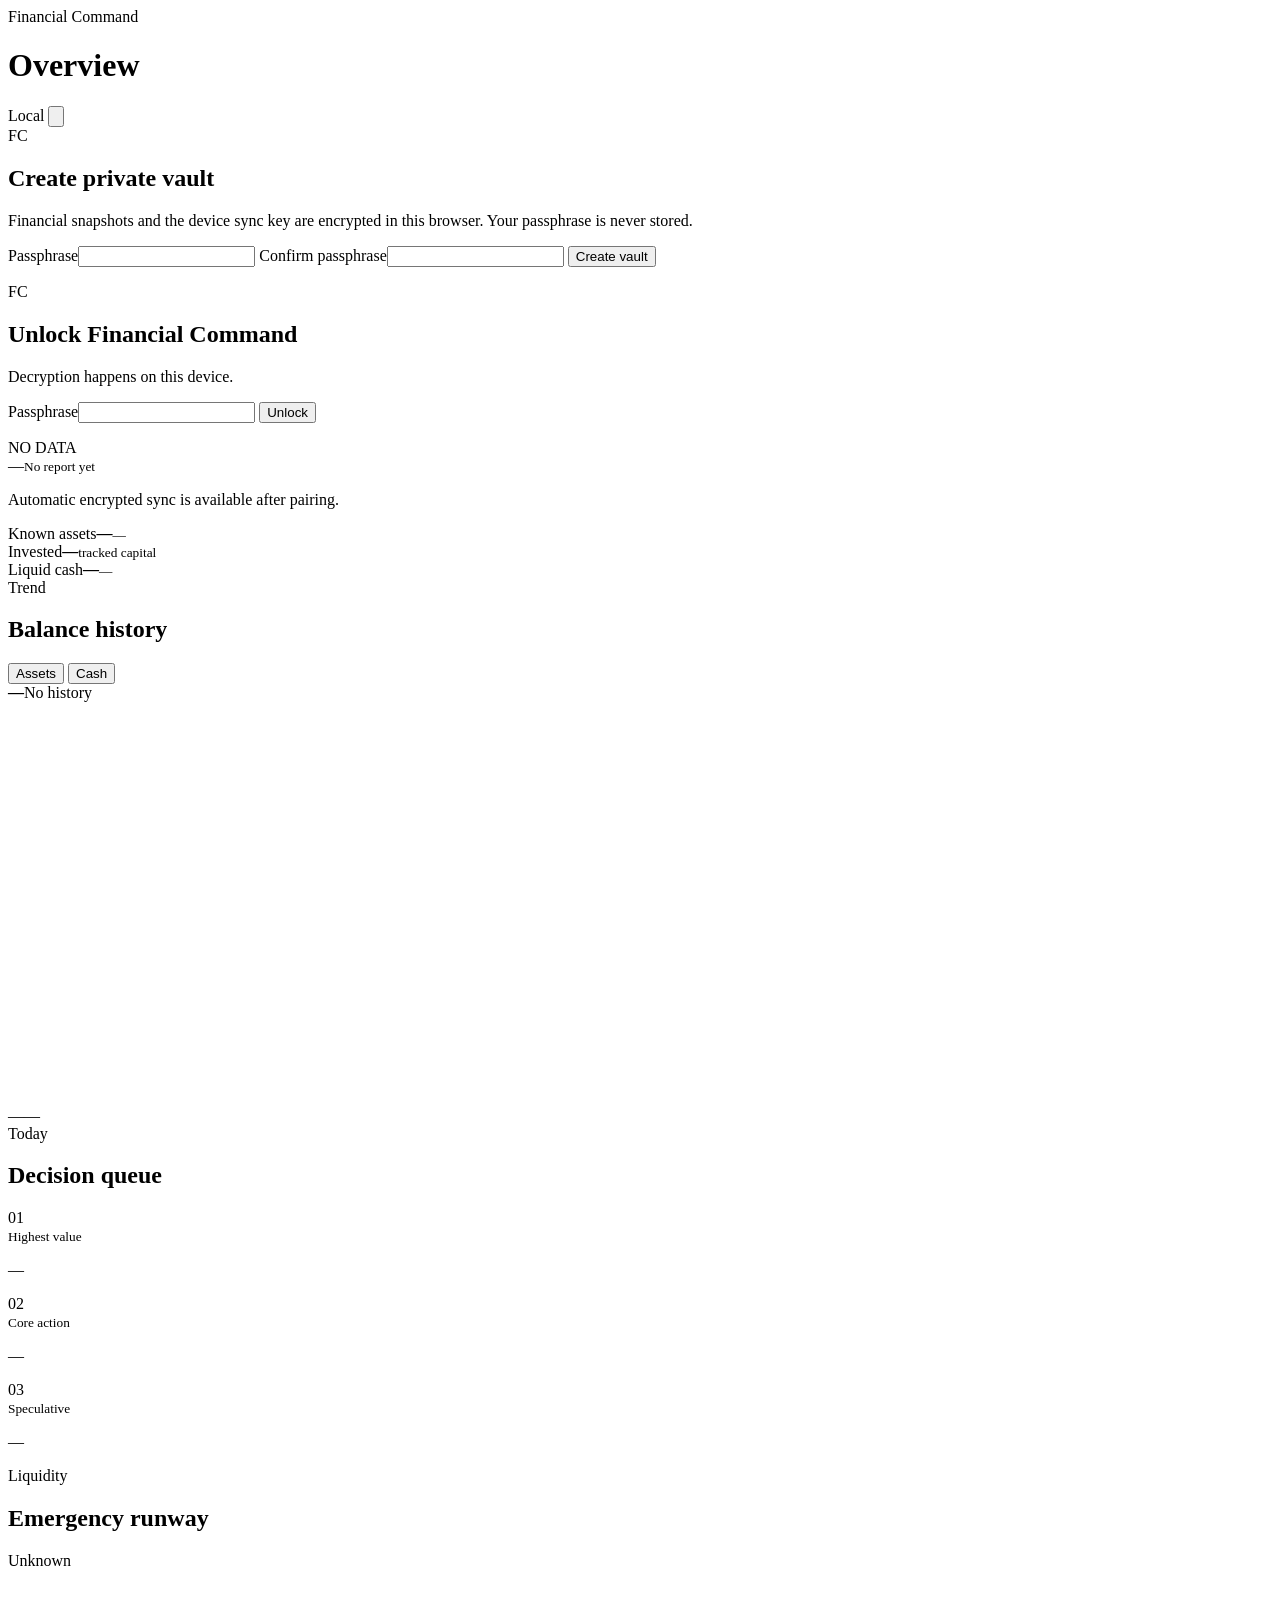
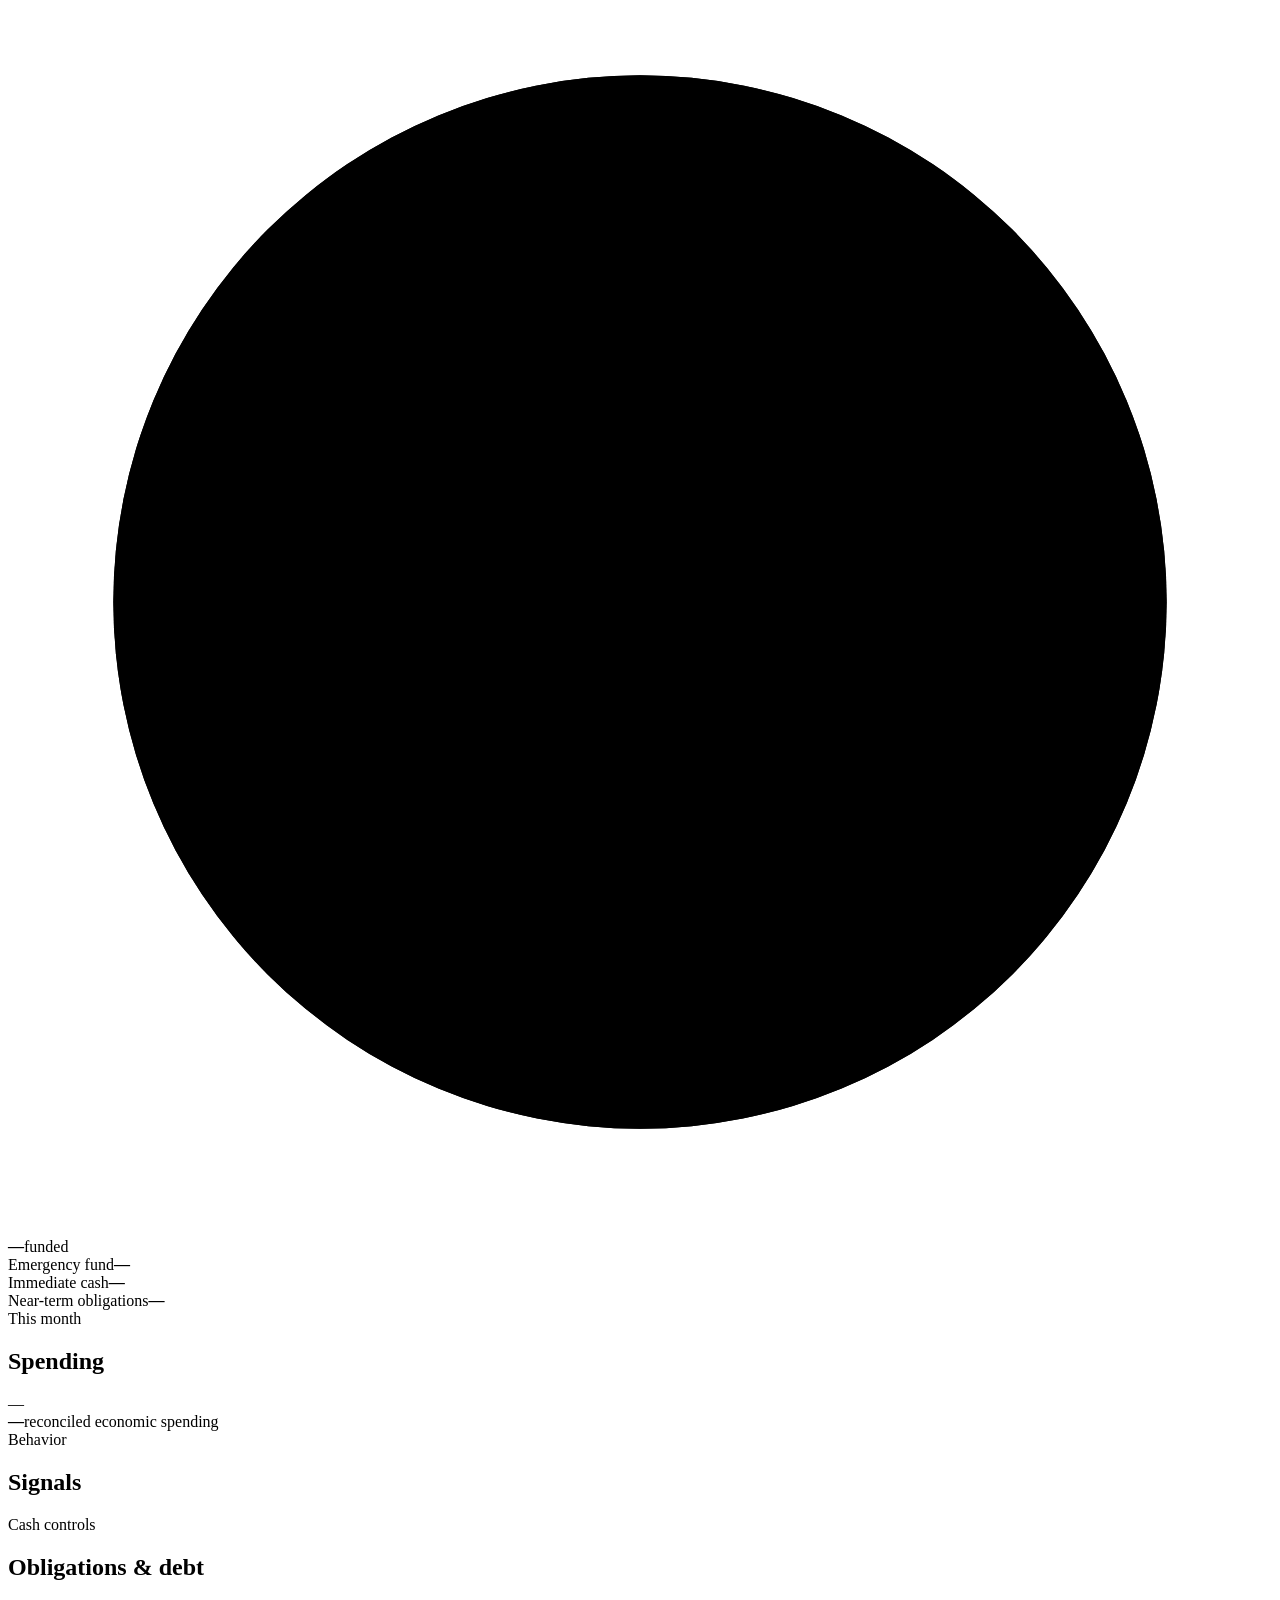
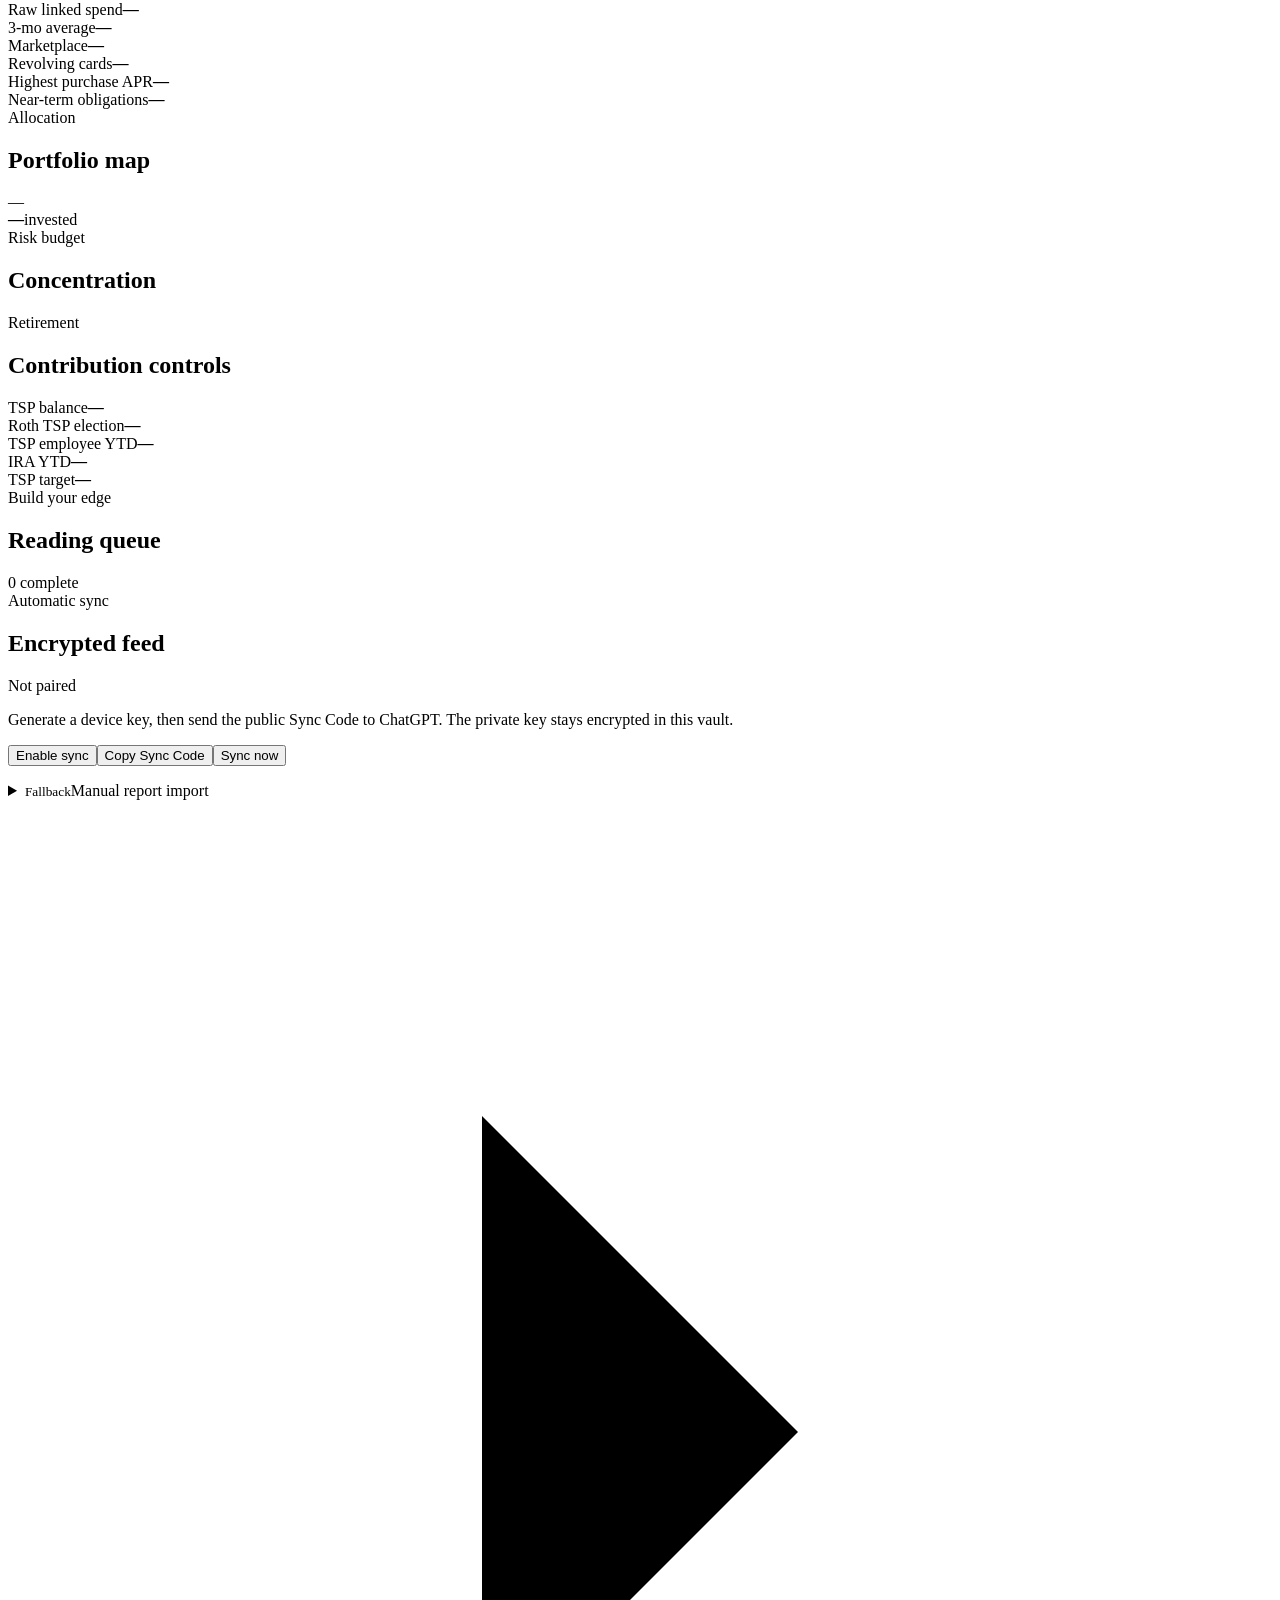
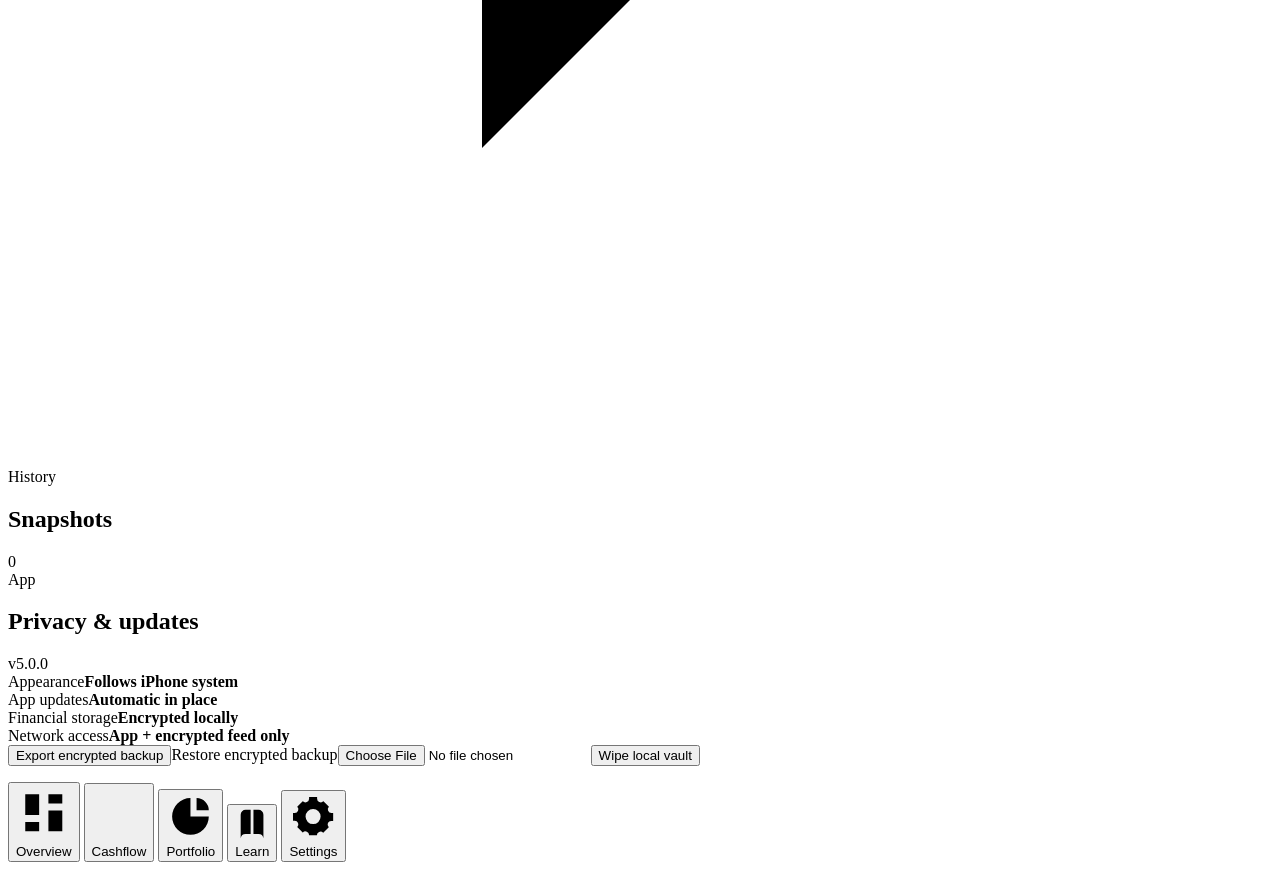
==== financial-command-app/index.html @ 5a80ceb7 "Add Financial Command v5 app shell" ====
<!doctype html>
<html lang="en">
<head>
  <meta charset="utf-8">
  <meta name="viewport" content="width=device-width,initial-scale=1,viewport-fit=cover,user-scalable=no">
  <meta name="theme-color" content="#f2f2f7" id="themeColor">
  <meta name="referrer" content="no-referrer">
  <meta name="format-detection" content="telephone=no">
  <meta name="apple-mobile-web-app-capable" content="yes">
  <meta name="apple-mobile-web-app-status-bar-style" content="default">
  <meta name="apple-mobile-web-app-title" content="FinCommand">
  <meta http-equiv="Content-Security-Policy" content="default-src 'self'; script-src 'self'; style-src 'self'; img-src 'self' data:; connect-src 'self' https://raw.githubusercontent.com; object-src 'none'; base-uri 'none'; form-action 'none'; frame-ancestors 'none'; frame-src 'none'; worker-src 'self'; manifest-src 'self'">
  <link rel="manifest" href="manifest.webmanifest">
  <link rel="icon" href="icon.svg">
  <link rel="stylesheet" href="styles.css">
  <title>Financial Command</title>
</head>
<body>
  <div id="shell">
    <header class="app-header">
      <div>
        <div class="app-kicker">Financial Command</div>
        <h1 id="pageTitle">Overview</h1>
      </div>
      <div class="header-actions">
        <span id="headerSync" class="sync-indicator" aria-label="Sync status"><span class="sync-dot"></span><span class="sync-label">Local</span></span>
        <button id="lock" class="icon-button hidden" type="button" aria-label="Lock vault" title="Lock">
          <svg viewBox="0 0 24 24" aria-hidden="true"><path d="M7 10V7a5 5 0 0 1 10 0v3m-11 0h12a1 1 0 0 1 1 1v9H5v-9a1 1 0 0 1 1-1Z"/></svg>
        </button>
      </div>
    </header>

    <main class="content">
      <section id="setup" class="auth-card hidden">
        <div class="auth-mark">FC</div>
        <h2>Create private vault</h2>
        <p>Financial snapshots and the device sync key are encrypted in this browser. Your passphrase is never stored.</p>
        <form id="setupForm" class="form-stack">
          <label>Passphrase<input id="p1" type="password" minlength="10" autocomplete="new-password" required></label>
          <label>Confirm passphrase<input id="p2" type="password" minlength="10" autocomplete="new-password" required></label>
          <button class="primary-button" type="submit">Create vault</button>
          <p id="setupMsg" class="form-message" aria-live="polite"></p>
        </form>
      </section>

      <section id="unlock" class="auth-card hidden">
        <div class="auth-mark">FC</div>
        <h2>Unlock Financial Command</h2>
        <p>Decryption happens on this device.</p>
        <form id="unlockForm" class="form-stack">
          <label>Passphrase<input id="up" type="password" autocomplete="current-password" required></label>
          <button class="primary-button" type="submit">Unlock</button>
          <p id="unlockMsg" class="form-message" aria-live="polite"></p>
        </form>
      </section>

      <div id="app" class="hidden">
        <section class="tab-view active" data-view="overview" aria-labelledby="tab-overview">
          <div class="status-card">
            <div class="status-topline">
              <div class="status-badge"><span id="statusDot" class="status-dot"></span><span id="statusText">NO DATA</span></div>
              <div class="asof"><span id="reportDate">—</span><small id="freshness">No report yet</small></div>
            </div>
            <p id="bottomLine" class="status-summary">Automatic encrypted sync is available after pairing.</p>
            <div id="qualityFlags" class="quality-row"></div>
          </div>

          <div class="metric-strip" role="list">
            <article role="listitem"><span>Known assets</span><strong id="knownAssets">—</strong><small id="assetDelta">—</small></article>
            <article role="listitem"><span>Invested</span><strong id="investedAssets">—</strong><small>tracked capital</small></article>
            <article role="listitem"><span>Liquid cash</span><strong id="liquidCash">—</strong><small id="cashCoverage">—</small></article>
          </div>

          <section class="section-block">
            <div class="section-header">
              <div><span class="section-label">Trend</span><h2>Balance history</h2></div>
              <div class="segmented" id="trendControl" role="tablist" aria-label="Trend metric">
                <button class="segment active" data-trend="assets" type="button">Assets</button>
                <button class="segment" data-trend="cash" type="button">Cash</button>
              </div>
            </div>
            <div class="chart-card">
              <div class="chart-head"><strong id="trendValue">—</strong><span id="trendChange">No history</span></div>
              <svg id="trendChart" class="line-chart" viewBox="0 0 600 190" preserveAspectRatio="none" role="img" aria-label="Financial trend chart"></svg>
              <div id="trendDates" class="chart-axis"><span>—</span><span>—</span></div>
            </div>
          </section>

          <section class="section-block">
            <div class="section-header"><div><span class="section-label">Today</span><h2>Decision queue</h2></div></div>
            <div class="decision-list">
              <article class="decision primary-decision"><span class="decision-index">01</span><div><small>Highest value</small><p id="highestAction">—</p></div></article>
              <article class="decision"><span class="decision-index">02</span><div><small>Core action</small><p id="coreAction">—</p></div></article>
              <article class="decision"><span class="decision-index">03</span><div><small>Speculative</small><p id="specAction">—</p></div></article>
            </div>
          </section>

          <section class="section-block">
            <div class="section-header"><div><span class="section-label">Liquidity</span><h2>Emergency runway</h2></div><span id="liquidityGate" class="pill">Unknown</span></div>
            <div class="runway-card">
              <div class="ring-wrap">
                <svg class="progress-ring" viewBox="0 0 120 120" aria-hidden="true"><circle class="ring-track" cx="60" cy="60" r="50"/><circle id="efRing" class="ring-value" cx="60" cy="60" r="50"/></svg>
                <div class="ring-label"><strong id="efPct">—</strong><span>funded</span></div>
              </div>
              <div class="runway-copy"><span>Emergency fund</span><strong id="efText">—</strong><div class="runway-row"><span>Immediate cash</span><b id="availableCash">—</b></div><div class="runway-row"><span>Near-term obligations</span><b id="obligations">—</b></div></div>
            </div>
          </section>
        </section>

        <section class="tab-view" data-view="cashflow" aria-labelledby="tab-cashflow">
          <section class="section-block first-block">
            <div class="section-header"><div><span class="section-label">This month</span><h2>Spending</h2></div><span id="spendVerdict" class="pill">—</span></div>
            <div class="big-number"><strong id="spendMtd">—</strong><span>reconciled economic spending</span></div>
            <div class="comparison-bars" id="spendBars"></div>
          </section>

          <section class="section-block">
            <div class="section-header"><div><span class="section-label">Behavior</span><h2>Signals</h2></div></div>
            <div id="spendObservations" class="signal-list"></div>
          </section>

          <section class="section-block">
            <div class="section-header"><div><span class="section-label">Cash controls</span><h2>Obligations & debt</h2></div></div>
            <div class="detail-grid">
              <article><span>Raw linked spend</span><strong id="spendRaw">—</strong></article>
              <article><span>3-mo average</span><strong id="spendAvg">—</strong></article>
              <article><span>Marketplace</span><strong id="marketplace">—</strong></article>
              <article><span>Revolving cards</span><strong id="revolving">—</strong></article>
              <article><span>Highest purchase APR</span><strong id="highestApr">—</strong></article>
              <article><span>Near-term obligations</span><strong id="obligations2">—</strong></article>
            </div>
          </section>
        </section>

        <section class="tab-view" data-view="portfolio" aria-labelledby="tab-portfolio">
          <section class="section-block first-block">
            <div class="section-header"><div><span class="section-label">Allocation</span><h2>Portfolio map</h2></div><span id="specBadge" class="pill">—</span></div>
            <div class="portfolio-layout">
              <div class="donut-wrap"><div id="portfolioDonut" class="donut"><div><strong id="portfolioTotal">—</strong><span>invested</span></div></div></div>
              <div id="portfolioLegend" class="legend"></div>
            </div>
          </section>

          <section class="section-block">
            <div class="section-header"><div><span class="section-label">Risk budget</span><h2>Concentration</h2></div></div>
            <div id="riskBars" class="risk-bars"></div>
          </section>

          <section class="section-block">
            <div class="section-header"><div><span class="section-label">Retirement</span><h2>Contribution controls</h2></div></div>
            <div class="retirement-card">
              <div class="retire-row"><span>TSP balance</span><strong id="tspBalance">—</strong></div>
              <div class="retire-row"><span>Roth TSP election</span><strong id="rothTspPct">—</strong></div>
              <div class="progress-row"><div><span>TSP employee YTD</span><strong id="tspProgressText">—</strong></div><div class="mini-track"><div id="tspBar" class="mini-fill"></div></div></div>
              <div class="progress-row"><div><span>IRA YTD</span><strong id="iraProgressText">—</strong></div><div class="mini-track"><div id="iraBar" class="mini-fill secondary"></div></div></div>
              <div class="target-mix"><span>TSP target</span><strong id="tspMix">—</strong></div>
            </div>
          </section>
        </section>

        <section class="tab-view" data-view="learn" aria-labelledby="tab-learn">
          <section class="section-block first-block">
            <div class="section-header"><div><span class="section-label">Build your edge</span><h2>Reading queue</h2></div><span id="readingCount" class="pill">0 complete</span></div>
            <div class="learn-progress"><div id="learnProgress" class="learn-progress-fill"></div></div>
            <div id="readingList" class="reading-list"></div>
          </section>
        </section>

        <section class="tab-view" data-view="settings" aria-labelledby="tab-settings">
          <section class="section-block first-block">
            <div class="section-header"><div><span class="section-label">Automatic sync</span><h2>Encrypted feed</h2></div><span id="syncState" class="pill">Not paired</span></div>
            <p id="syncDetail" class="settings-copy">Generate a device key, then send the public Sync Code to ChatGPT. The private key stays encrypted in this vault.</p>
            <div class="button-row"><button id="enableSync" class="primary-button" type="button">Enable sync</button><button id="copyCode" class="secondary-button hidden" type="button">Copy Sync Code</button><button id="syncNow" class="secondary-button hidden" type="button">Sync now</button></div>
            <p id="syncMsg" class="form-message" aria-live="polite"></p>
          </section>

          <section class="section-block">
            <details class="settings-details">
              <summary><span><small>Fallback</small>Manual report import</span><svg viewBox="0 0 24 24" aria-hidden="true"><path d="m9 6 6 6-6 6"/></svg></summary>
              <div class="details-body"><textarea id="json" rows="7" spellcheck="false" autocapitalize="off" autocomplete="off" placeholder='{"schema_version":"1.0", ...}'></textarea><button id="import" class="primary-button" type="button">Validate & import</button><p id="importMsg" class="form-message"></p></div>
            </details>
          </section>

          <section class="section-block">
            <div class="section-header"><div><span class="section-label">History</span><h2>Snapshots</h2></div><span id="historyCount" class="pill">0</span></div>
            <div id="historyList" class="history-list"></div>
          </section>

          <section class="section-block">
            <div class="section-header"><div><span class="section-label">App</span><h2>Privacy & updates</h2></div><span class="pill">v5.0.0</span></div>
            <div class="settings-list">
              <div><span>Appearance</span><strong>Follows iPhone system</strong></div>
              <div><span>App updates</span><strong>Automatic in place</strong></div>
              <div><span>Financial storage</span><strong>Encrypted locally</strong></div>
              <div><span>Network access</span><strong>App + encrypted feed only</strong></div>
            </div>
            <div class="button-row"><button id="export" class="secondary-button" type="button">Export encrypted backup</button><label class="file-button">Restore encrypted backup<input id="restoreBackup" type="file" accept="application/json,.json"></label><button id="wipe" class="destructive-button" type="button">Wipe local vault</button></div>
            <p id="privacyMsg" class="form-message"></p>
          </section>
        </section>
      </div>
    </main>

    <nav id="tabBar" class="tab-bar hidden" aria-label="Primary navigation">
      <button id="tab-overview" class="tab-button active" data-tab="overview" type="button" aria-current="page"><svg viewBox="0 0 24 24" aria-hidden="true"><path d="M4 13h6V4H4v9Zm0 7h6v-4H4v4Zm10 0h6v-9h-6v9Zm0-16v4h6V4h-6Z"/></svg><span>Overview</span></button>
      <button id="tab-cashflow" class="tab-button" data-tab="cashflow" type="button"><svg viewBox="0 0 24 24" aria-hidden="true"><path d="M4 18V9m5 9V5m5 13v-6m5 6V3"/></svg><span>Cashflow</span></button>
      <button id="tab-portfolio" class="tab-button" data-tab="portfolio" type="button"><svg viewBox="0 0 24 24" aria-hidden="true"><path d="M12 3v9h9A9 9 0 1 1 12 3Zm3 0a6 6 0 0 1 6 6h-6V3Z"/></svg><span>Portfolio</span></button>
      <button id="tab-learn" class="tab-button" data-tab="learn" type="button"><svg viewBox="0 0 24 24" aria-hidden="true"><path d="M4 5.5A3.5 3.5 0 0 1 7.5 2H11v17H7.5A3.5 3.5 0 0 0 4 22V5.5Zm16 0A3.5 3.5 0 0 0 16.5 2H13v17h3.5A3.5 3.5 0 0 1 20 22V5.5Z"/></svg><span>Learn</span></button>
      <button id="tab-settings" class="tab-button" data-tab="settings" type="button"><svg viewBox="0 0 24 24" aria-hidden="true"><path d="M12 15.5A3.5 3.5 0 1 0 12 8a3.5 3.5 0 0 0 0 7.5ZM19.4 15a1.8 1.8 0 0 0 .36 2l.06.06-2.76 2.76-.06-.06a1.8 1.8 0 0 0-2-.36 1.8 1.8 0 0 0-1.1 1.65V21H10v-.09A1.8 1.8 0 0 0 8.9 19.3a1.8 1.8 0 0 0-2 .36l-.06.06-2.76-2.76.06-.06a1.8 1.8 0 0 0 .36-2 1.8 1.8 0 0 0-1.65-1.1H2V10h.85A1.8 1.8 0 0 0 4.5 8.9a1.8 1.8 0 0 0-.36-2l-.06-.06 2.76-2.76.06.06a1.8 1.8 0 0 0 2 .36A1.8 1.8 0 0 0 10 2.85V2h4v.85a1.8 1.8 0 0 0 1.1 1.65 1.8 1.8 0 0 0 2-.36l.06-.06 2.76 2.76-.06.06a1.8 1.8 0 0 0-.36 2A1.8 1.8 0 0 0 21.15 10H22v4h-.85A1.8 1.8 0 0 0 19.4 15Z"/></svg><span>Settings</span></button>
    </nav>
  </div>
  <script src="app.js" defer></script>
</body>
</html>
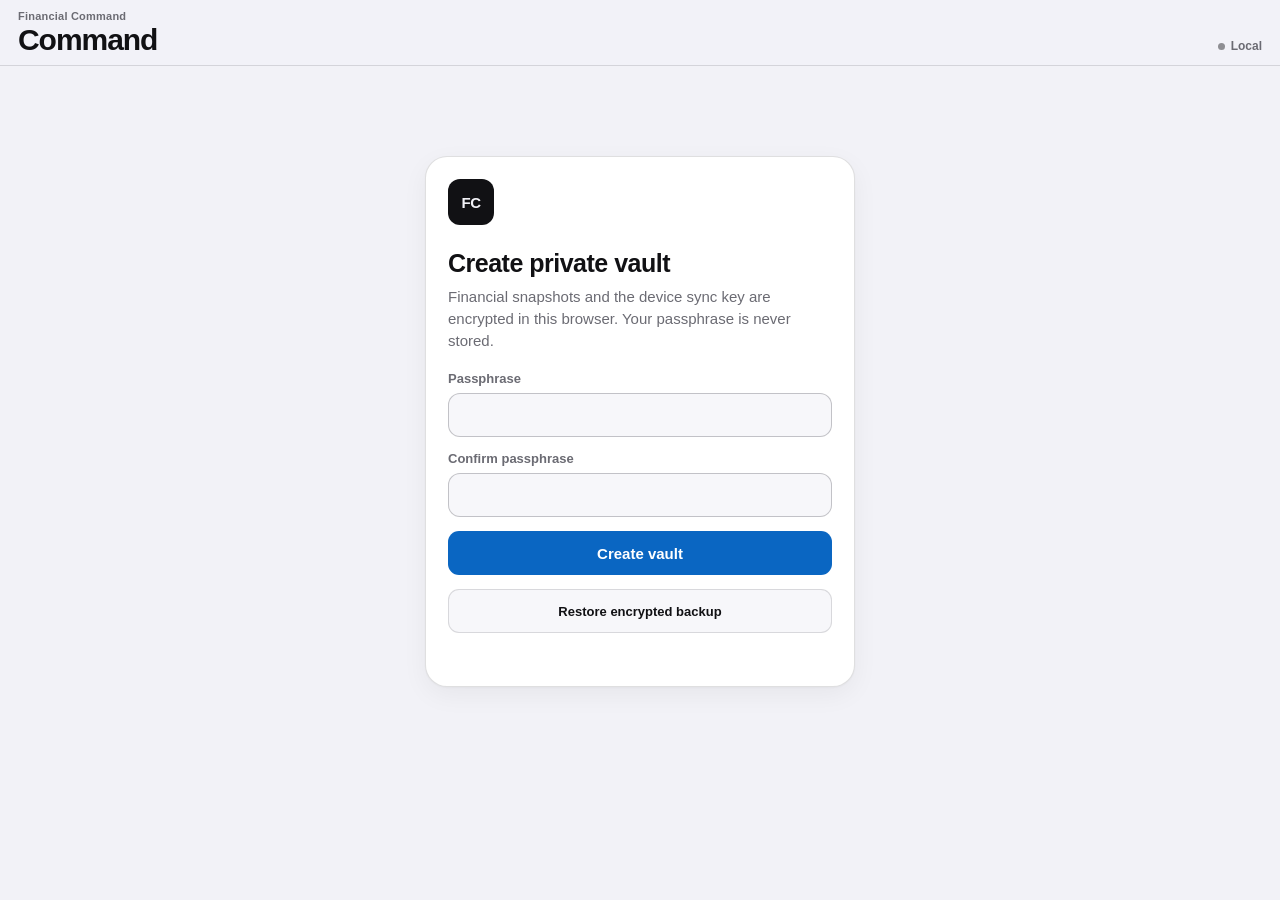
==== commit a664826a: "Fix legacy Portfolio risk-budget display" ====
--- a/financial-command-app/index.html
+++ b/financial-command-app/index.html
@@ -9,7 +9,7 @@
   <meta name="apple-mobile-web-app-capable" content="yes">
   <meta name="apple-mobile-web-app-status-bar-style" content="default">
   <meta name="apple-mobile-web-app-title" content="FinCommand">
-  <meta http-equiv="Content-Security-Policy" content="default-src 'self'; script-src 'self'; style-src 'self'; img-src 'self' data:; connect-src 'self' https://raw.githubusercontent.com; object-src 'none'; base-uri 'none'; form-action 'none'; frame-ancestors 'none'; frame-src 'none'; worker-src 'self'; manifest-src 'self'">
+  <meta http-equiv="Content-Security-Policy" content="default-src 'self'; script-src 'self'; style-src 'self'; img-src 'self' data:; connect-src 'self'; object-src 'none'; base-uri 'none'; form-action 'none'; frame-ancestors 'none'; frame-src 'none'; worker-src 'self'; manifest-src 'self'">
   <link rel="manifest" href="manifest.webmanifest">
   <link rel="icon" href="icon.svg">
   <link rel="stylesheet" href="styles.css">
@@ -20,7 +20,7 @@
     <header class="app-header">
       <div>
         <div class="app-kicker">Financial Command</div>
-        <h1 id="pageTitle">Overview</h1>
+        <h1 id="pageTitle">Command</h1>
       </div>
       <div class="header-actions">
         <span id="headerSync" class="sync-indicator" aria-label="Sync status"><span class="sync-dot"></span><span class="sync-label">Local</span></span>
@@ -39,6 +39,7 @@
           <label>Passphrase<input id="p1" type="password" minlength="10" autocomplete="new-password" required></label>
           <label>Confirm passphrase<input id="p2" type="password" minlength="10" autocomplete="new-password" required></label>
           <button class="primary-button" type="submit">Create vault</button>
+          <label class="file-button">Restore encrypted backup<input id="restoreBackupSetup" type="file" accept="application/json,.json"></label>
           <p id="setupMsg" class="form-message" aria-live="polite"></p>
         </form>
       </section>
@@ -56,7 +57,7 @@
 
       <div id="app" class="hidden">
         <section class="tab-view active" data-view="overview" aria-labelledby="tab-overview">
-          <div class="status-card">
+          <div class="status-card" role="status" aria-live="polite">
             <div class="status-topline">
               <div class="status-badge"><span id="statusDot" class="status-dot"></span><span id="statusText">NO DATA</span></div>
               <div class="asof"><span id="reportDate">—</span><small id="freshness">No report yet</small></div>
@@ -81,7 +82,7 @@
             </div>
             <div class="chart-card">
               <div class="chart-head"><strong id="trendValue">—</strong><span id="trendChange">No history</span></div>
-              <svg id="trendChart" class="line-chart" viewBox="0 0 600 190" preserveAspectRatio="none" role="img" aria-label="Financial trend chart"></svg>
+              <svg id="trendChart" class="line-chart" viewBox="0 0 600 190" preserveAspectRatio="none" role="img" aria-label="Financial trend chart. Current value and change are provided in text above."></svg>
               <div id="trendDates" class="chart-axis"><span>—</span><span>—</span></div>
             </div>
           </section>
@@ -108,6 +109,18 @@
         </section>
 
         <section class="tab-view" data-view="cashflow" aria-labelledby="tab-cashflow">
+          <section class="section-block first-block">
+            <div class="section-header"><div><span class="section-label">Protect first</span><h2>Cash required now</h2></div></div>
+            <div class="protect-grid" role="list"><article role="listitem"><span>Spendable now</span><strong id="protectCash">—</strong></article><article role="listitem"><span>Near-term required</span><strong id="protectDue">—</strong></article><article class="priority-gap" role="listitem"><span>Funding gap</span><strong id="protectGap">—</strong></article></div>
+          </section>
+
+          <section class="section-block">
+            <div class="section-header"><div><span class="section-label">Fund next</span><h2>Goal pipeline</h2></div><span id="monthlyGoalLoad" class="pill">Needs goal pacing</span></div>
+            <div id="goalConflict" class="signal WATCH">Goal capacity needs reliable income and target dates.</div>
+            <div id="goalList" class="goal-list"></div>
+            <details class="settings-details goal-editor"><summary><span><small>Private planning</small>Add a future goal</span><svg viewBox="0 0 24 24" aria-hidden="true"><path d="m9 6 6 6-6 6"/></svg></summary><form id="goalForm" class="details-body goal-form"><label>Goal name<input id="goalName" maxlength="60" required></label><div class="form-grid"><label>Target amount<input id="goalTarget" type="number" min="1" step="1" inputmode="decimal" required></label><label>Already saved<input id="goalCurrent" type="number" min="0" step="1" inputmode="decimal"></label></div><div class="form-grid"><label>Monthly plan<input id="goalMonthly" type="number" min="0" step="1" inputmode="decimal"></label><label>Target date<input id="goalDate" type="date"></label></div><label>Horizon<select id="goalHorizon"><option>Now</option><option>Next</option><option>Later</option><option>Long term</option></select></label><button class="primary-button" type="submit">Save goal locally</button><p id="goalMsg" class="form-message" aria-live="polite"></p></form></details>
+          </section>
+
           <section class="section-block first-block">
             <div class="section-header"><div><span class="section-label">This month</span><h2>Spending</h2></div><span id="spendVerdict" class="pill">—</span></div>
             <div class="big-number"><strong id="spendMtd">—</strong><span>reconciled economic spending</span></div>
@@ -135,6 +148,8 @@
         <section class="tab-view" data-view="portfolio" aria-labelledby="tab-portfolio">
           <section class="section-block first-block">
             <div class="section-header"><div><span class="section-label">Allocation</span><h2>Portfolio map</h2></div><span id="specBadge" class="pill">—</span></div>
+            <div class="portfolio-mode" aria-label="Portfolio data views"><span class="pill good">Integrated planning · active</span><span class="pill">Verified linked · unavailable in feed</span></div>
+            <p id="portfolioSource" class="provenance">Integrated planning allocation · source pending</p>
             <div class="portfolio-layout">
               <div class="donut-wrap"><div id="portfolioDonut" class="donut"><div><strong id="portfolioTotal">—</strong><span>invested</span></div></div></div>
               <div id="portfolioLegend" class="legend"></div>
@@ -187,10 +202,11 @@
           </section>
 
           <section class="section-block">
-            <div class="section-header"><div><span class="section-label">App</span><h2>Privacy & updates</h2></div><span class="pill">v5.0.0</span></div>
+            <div class="section-header"><div><span class="section-label">App</span><h2>Privacy & updates</h2></div><span id="appVersion" class="pill">Loading…</span></div>
             <div class="settings-list">
               <div><span>Appearance</span><strong>Follows iPhone system</strong></div>
               <div><span>App updates</span><strong>Automatic in place</strong></div>
+              <div><span>Build</span><strong id="appBuild">—</strong></div>
               <div><span>Financial storage</span><strong>Encrypted locally</strong></div>
               <div><span>Network access</span><strong>App + encrypted feed only</strong></div>
             </div>
@@ -202,11 +218,11 @@
     </main>
 
     <nav id="tabBar" class="tab-bar hidden" aria-label="Primary navigation">
-      <button id="tab-overview" class="tab-button active" data-tab="overview" type="button" aria-current="page"><svg viewBox="0 0 24 24" aria-hidden="true"><path d="M4 13h6V4H4v9Zm0 7h6v-4H4v4Zm10 0h6v-9h-6v9Zm0-16v4h6V4h-6Z"/></svg><span>Overview</span></button>
-      <button id="tab-cashflow" class="tab-button" data-tab="cashflow" type="button"><svg viewBox="0 0 24 24" aria-hidden="true"><path d="M4 18V9m5 9V5m5 13v-6m5 6V3"/></svg><span>Cashflow</span></button>
-      <button id="tab-portfolio" class="tab-button" data-tab="portfolio" type="button"><svg viewBox="0 0 24 24" aria-hidden="true"><path d="M12 3v9h9A9 9 0 1 1 12 3Zm3 0a6 6 0 0 1 6 6h-6V3Z"/></svg><span>Portfolio</span></button>
+      <button id="tab-overview" class="tab-button active" data-tab="overview" type="button" aria-current="page"><svg viewBox="0 0 24 24" aria-hidden="true"><path d="M4 13h6V4H4v9Zm0 7h6v-4H4v4Zm10 0h6v-9h-6v9Zm0-16v4h6V4h-6Z"/></svg><span>Command</span></button>
+      <button id="tab-cashflow" class="tab-button" data-tab="cashflow" type="button"><svg viewBox="0 0 24 24" aria-hidden="true"><path d="M4 18V9m5 9V5m5 13v-6m5 6V3"/></svg><span>Plan</span></button>
+      <button id="tab-portfolio" class="tab-button" data-tab="portfolio" type="button"><svg viewBox="0 0 24 24" aria-hidden="true"><path d="M12 3v9h9A9 9 0 1 1 12 3Zm3 0a6 6 0 0 1 6 6h-6V3Z"/></svg><span>Invest</span></button>
       <button id="tab-learn" class="tab-button" data-tab="learn" type="button"><svg viewBox="0 0 24 24" aria-hidden="true"><path d="M4 5.5A3.5 3.5 0 0 1 7.5 2H11v17H7.5A3.5 3.5 0 0 0 4 22V5.5Zm16 0A3.5 3.5 0 0 0 16.5 2H13v17h3.5A3.5 3.5 0 0 1 20 22V5.5Z"/></svg><span>Learn</span></button>
-      <button id="tab-settings" class="tab-button" data-tab="settings" type="button"><svg viewBox="0 0 24 24" aria-hidden="true"><path d="M12 15.5A3.5 3.5 0 1 0 12 8a3.5 3.5 0 0 0 0 7.5ZM19.4 15a1.8 1.8 0 0 0 .36 2l.06.06-2.76 2.76-.06-.06a1.8 1.8 0 0 0-2-.36 1.8 1.8 0 0 0-1.1 1.65V21H10v-.09A1.8 1.8 0 0 0 8.9 19.3a1.8 1.8 0 0 0-2 .36l-.06.06-2.76-2.76.06-.06a1.8 1.8 0 0 0 .36-2 1.8 1.8 0 0 0-1.65-1.1H2V10h.85A1.8 1.8 0 0 0 4.5 8.9a1.8 1.8 0 0 0-.36-2l-.06-.06 2.76-2.76.06.06a1.8 1.8 0 0 0 2 .36A1.8 1.8 0 0 0 10 2.85V2h4v.85a1.8 1.8 0 0 0 1.1 1.65 1.8 1.8 0 0 0 2-.36l.06-.06 2.76 2.76-.06.06a1.8 1.8 0 0 0-.36 2A1.8 1.8 0 0 0 21.15 10H22v4h-.85A1.8 1.8 0 0 0 19.4 15Z"/></svg><span>Settings</span></button>
+      <button id="tab-settings" class="tab-button" data-tab="settings" type="button"><svg viewBox="0 0 24 24" aria-hidden="true"><path d="M12 15.5A3.5 3.5 0 1 0 12 8a3.5 3.5 0 0 0 0 7.5ZM19.4 15a1.8 1.8 0 0 0 .36 2l.06.06-2.76 2.76-.06-.06a1.8 1.8 0 0 0-2-.36 1.8 1.8 0 0 0-1.1 1.65V21H10v-.09A1.8 1.8 0 0 0 8.9 19.3a1.8 1.8 0 0 0-2 .36l-.06.06-2.76-2.76.06-.06a1.8 1.8 0 0 0 .36-2 1.8 1.8 0 0 0-1.65-1.1H2V10h.85A1.8 1.8 0 0 0 4.5 8.9a1.8 1.8 0 0 0-.36-2l-.06-.06 2.76-2.76.06.06a1.8 1.8 0 0 0 2 .36A1.8 1.8 0 0 0 10 2.85V2h4v.85a1.8 1.8 0 0 0 1.1 1.65 1.8 1.8 0 0 0 2-.36l.06-.06 2.76 2.76-.06.06a1.8 1.8 0 0 0-.36 2A1.8 1.8 0 0 0 21.15 10H22v4h-.85A1.8 1.8 0 0 0 19.4 15Z"/></svg><span>More</span></button>
     </nav>
   </div>
   <script src="app.js" defer></script>
--- a/financial-command-app/styles.css
+++ b/financial-command-app/styles.css
@@ -0,0 +1,173 @@
+:root {
+  color-scheme: light dark;
+  --bg: #f2f2f7;
+  --surface: #ffffff;
+  --surface-2: #f7f7fa;
+  --surface-3: #ececf1;
+  --text: #111114;
+  --muted: #6b6b73;
+  --subtle: #8e8e93;
+  --line: rgba(60,60,67,.16);
+  --line-strong: rgba(60,60,67,.28);
+  --accent: #0a66c2;
+  --accent-soft: rgba(10,102,194,.10);
+  --green: #168343;
+  --amber: #ad6800;
+  --red: #c62828;
+  --purple: #6f52a2;
+  --cyan: #0e7490;
+  --shadow: 0 1px 2px rgba(0,0,0,.03), 0 8px 26px rgba(0,0,0,.05);
+  --safe-top: env(safe-area-inset-top, 0px);
+  --safe-bottom: env(safe-area-inset-bottom, 0px);
+}
+@media (prefers-color-scheme: dark) {
+  :root {
+    --bg: #000000;
+    --surface: #1c1c1e;
+    --surface-2: #242426;
+    --surface-3: #2c2c2e;
+    --text: #f5f5f7;
+    --muted: #a1a1a8;
+    --subtle: #8e8e93;
+    --line: rgba(235,235,245,.14);
+    --line-strong: rgba(235,235,245,.24);
+    --accent: #4aa3ff;
+    --accent-soft: rgba(74,163,255,.12);
+    --green: #4cc875;
+    --amber: #ffb84d;
+    --red: #ff6961;
+    --purple: #b29ad8;
+    --cyan: #67c7df;
+    --shadow: none;
+  }
+}
+* { box-sizing: border-box; }
+html { -webkit-text-size-adjust: 100%; background: var(--bg); }
+body { margin: 0; background: var(--bg); color: var(--text); font-family: -apple-system,BlinkMacSystemFont,"SF Pro Text","Segoe UI",sans-serif; font-size: 15px; -webkit-font-smoothing: antialiased; }
+button,input,textarea,select { font: inherit; }
+button { -webkit-tap-highlight-color: transparent; }
+.hidden { display: none !important; }
+#shell { min-height: 100dvh; }
+.app-header { position: sticky; top: 0; z-index: 30; display: flex; align-items: flex-end; justify-content: space-between; gap: 14px; padding: calc(10px + var(--safe-top)) 18px 10px; background: color-mix(in srgb, var(--bg) 88%, transparent); backdrop-filter: saturate(180%) blur(22px); -webkit-backdrop-filter: saturate(180%) blur(22px); border-bottom: 1px solid var(--line); }
+.app-kicker { color: var(--muted); font-size: 11px; font-weight: 600; letter-spacing: .02em; }
+h1 { margin: 2px 0 0; font-size: 30px; line-height: 1.04; letter-spacing: -.035em; font-weight: 760; }
+h2 { margin: 1px 0 0; font-size: 20px; letter-spacing: -.02em; }
+.header-actions { display: flex; align-items: center; gap: 10px; padding-bottom: 2px; }
+.sync-indicator { display: inline-flex; align-items: center; gap: 6px; color: var(--muted); font-size: 12px; font-weight: 600; }
+.sync-dot { width: 7px; height: 7px; border-radius: 50%; background: var(--subtle); }
+.sync-indicator.good .sync-dot { background: var(--green); }
+.sync-indicator.warn .sync-dot { background: var(--amber); }
+.sync-indicator.bad .sync-dot { background: var(--red); }
+.icon-button { width: 38px; height: 38px; padding: 0; display: grid; place-items: center; background: var(--surface); border: 1px solid var(--line); border-radius: 50%; color: var(--text); box-shadow: var(--shadow); }
+.icon-button svg { width: 18px; height: 18px; fill: none; stroke: currentColor; stroke-width: 1.8; stroke-linecap: round; stroke-linejoin: round; }
+.content { max-width: 820px; margin: 0 auto; padding: 12px 14px calc(92px + var(--safe-bottom)); }
+.auth-card { max-width: 430px; margin: 8vh auto 0; background: var(--surface); border: 1px solid var(--line); border-radius: 22px; padding: 22px; box-shadow: var(--shadow); }
+.auth-mark { width: 46px; height: 46px; display: grid; place-items: center; border-radius: 12px; background: var(--text); color: var(--bg); font-weight: 800; letter-spacing: -.03em; margin-bottom: 24px; }
+.auth-card h2 { font-size: 25px; }
+.auth-card > p { margin: 8px 0 20px; color: var(--muted); line-height: 1.45; }
+.form-stack { display: grid; gap: 14px; }
+label { display: grid; gap: 7px; font-size: 13px; color: var(--muted); font-weight: 600; }
+input,textarea,select { width: 100%; border: 1px solid var(--line-strong); border-radius: 12px; background: var(--surface-2); color: var(--text); padding: 12px 13px; font-size: 16px; outline: none; }
+input:focus,textarea:focus { border-color: var(--accent); box-shadow: 0 0 0 3px var(--accent-soft); }
+button:focus-visible,a:focus-visible,summary:focus-visible,input:focus-visible,textarea:focus-visible,select:focus-visible { outline: 3px solid var(--accent); outline-offset: 2px; }
+textarea { resize: vertical; min-height: 145px; font-family: ui-monospace,SFMono-Regular,Menlo,monospace; font-size: 13px; }
+.primary-button,.secondary-button,.destructive-button,.file-button { min-height: 44px; border-radius: 11px; padding: 10px 14px; font-weight: 700; border: 1px solid transparent; cursor: pointer; }
+.primary-button { background: var(--accent); color: white; }
+.secondary-button { background: var(--surface-2); color: var(--text); border-color: var(--line); }
+.destructive-button { background: transparent; color: var(--red); border-color: color-mix(in srgb,var(--red) 36%,transparent); }
+.file-button { min-height:44px; display:inline-flex; align-items:center; justify-content:center; border-radius:11px; padding:10px 14px; font-weight:700; background:var(--surface-2); color:var(--text); border:1px solid var(--line); cursor:pointer; }
+.file-button input { display:none; }
+.form-message { min-height: 17px; margin: 0; color: var(--muted); font-size: 12px; line-height: 1.4; }
+.tab-view { display: none; }
+.tab-view.active { display: block; animation: viewIn .16s ease-out; }
+@keyframes viewIn { from { opacity: .55; transform: translateY(2px); } to { opacity: 1; transform: none; } }
+.status-card { padding: 16px; margin-bottom: 12px; border-radius: 18px; background: var(--surface); border: 1px solid var(--line); box-shadow: var(--shadow); }
+.status-topline { display: flex; align-items: flex-start; justify-content: space-between; gap: 12px; }
+.status-badge { display: inline-flex; align-items: center; gap: 8px; font-size: 13px; font-weight: 800; letter-spacing: .035em; }
+.status-dot { width: 9px; height: 9px; border-radius: 50%; background: var(--subtle); }
+.status-dot.GREEN { background: var(--green); }.status-dot.YELLOW { background: var(--amber); }.status-dot.RED { background: var(--red); }
+.asof { text-align: right; display: grid; gap: 2px; }
+.asof > span { font-weight: 700; font-size: 13px; }.asof small { color: var(--muted); font-size: 11px; }
+.status-summary { font-size: 16px; line-height: 1.4; margin: 16px 0 12px; max-width: 670px; }
+.quality-row { display: flex; flex-wrap: wrap; gap: 6px; }
+.quality-chip { display: inline-flex; align-items: center; min-height: 25px; padding: 4px 8px; background: var(--surface-2); border-radius: 7px; color: var(--muted); font-size: 11px; font-weight: 600; }
+.quality-chip.warn { color: var(--amber); }.quality-chip.bad { color: var(--red); }.quality-chip.good { color: var(--green); }
+.metric-strip { display: grid; grid-template-columns: repeat(3,minmax(0,1fr)); gap: 8px; margin-bottom: 22px; }
+.metric-strip article { min-width: 0; background: var(--surface); border: 1px solid var(--line); border-radius: 15px; padding: 13px; }
+.metric-strip span,.metric-strip small { display: block; color: var(--muted); font-size: 11px; }
+.metric-strip strong { display: block; margin: 5px 0 3px; font-size: clamp(18px,5vw,24px); letter-spacing: -.035em; white-space: nowrap; overflow: hidden; text-overflow: ellipsis; }
+.section-block { margin: 0 0 26px; }.first-block { margin-top: 4px; }
+.section-header { min-height: 43px; display: flex; align-items: flex-end; justify-content: space-between; gap: 12px; margin: 0 2px 9px; }
+.section-label { display: block; color: var(--muted); font-size: 10px; font-weight: 700; text-transform: uppercase; letter-spacing: .08em; }
+.segmented { display: flex; padding: 2px; border-radius: 9px; background: var(--surface-3); }
+.segment { min-height: 30px; padding: 5px 10px; border: 0; border-radius: 7px; background: transparent; color: var(--muted); font-size: 12px; font-weight: 650; }
+.segment.active { background: var(--surface); color: var(--text); box-shadow: 0 1px 3px rgba(0,0,0,.08); }
+.chart-card,.runway-card,.retirement-card { background: var(--surface); border: 1px solid var(--line); border-radius: 17px; padding: 14px; box-shadow: var(--shadow); }
+.chart-head { display: flex; align-items: baseline; justify-content: space-between; gap: 12px; }
+.chart-head strong { font-size: 28px; letter-spacing: -.04em; }.chart-head span { font-size: 12px; color: var(--muted); }
+.line-chart { display: block; width: 100%; height: 155px; overflow: visible; margin-top: 5px; }
+.chart-axis { display: flex; justify-content: space-between; color: var(--subtle); font-size: 10px; }
+.decision-list { background: var(--surface); border: 1px solid var(--line); border-radius: 17px; overflow: hidden; }
+.decision { display: grid; grid-template-columns: 35px minmax(0,1fr); gap: 10px; padding: 14px; border-bottom: 1px solid var(--line); }
+.decision:last-child { border-bottom: 0; }.primary-decision { background: linear-gradient(90deg,var(--accent-soft),transparent 65%); }
+.decision-index { color: var(--subtle); font-size: 11px; font-weight: 700; padding-top: 2px; }
+.decision small { color: var(--muted); font-size: 10px; text-transform: uppercase; letter-spacing: .07em; font-weight: 700; }
+.decision p { margin: 3px 0 0; line-height: 1.35; font-weight: 580; }
+.pill { min-height: 26px; display: inline-flex; align-items: center; border-radius: 999px; padding: 4px 9px; background: var(--surface-3); color: var(--muted); font-size: 11px; font-weight: 700; white-space: nowrap; }
+.pill.good { color: var(--green); background: color-mix(in srgb,var(--green) 12%,transparent); }.pill.warn { color: var(--amber); background: color-mix(in srgb,var(--amber) 12%,transparent); }.pill.bad { color: var(--red); background: color-mix(in srgb,var(--red) 12%,transparent); }
+.runway-card { display: grid; grid-template-columns: 116px minmax(0,1fr); align-items: center; gap: 16px; }
+.ring-wrap { position: relative; width: 112px; height: 112px; }.progress-ring { width: 112px; height: 112px; transform: rotate(-90deg); }
+.ring-track,.ring-value { fill: none; stroke-width: 9; }.ring-track { stroke: var(--surface-3); }.ring-value { stroke: var(--accent); stroke-linecap: round; stroke-dasharray: 314.159; stroke-dashoffset: 314.159; transition: stroke-dashoffset .3s ease; }
+.ring-label { position: absolute; inset: 0; display: grid; place-content: center; text-align: center; }.ring-label strong { font-size: 21px; }.ring-label span { color: var(--muted); font-size: 10px; }
+.runway-copy > span { color: var(--muted); font-size: 11px; }.runway-copy > strong { display: block; margin: 3px 0 10px; font-size: 23px; letter-spacing: -.03em; }
+.runway-row { display: flex; justify-content: space-between; gap: 12px; padding-top: 8px; margin-top: 7px; border-top: 1px solid var(--line); font-size: 12px; }.runway-row span { color: var(--muted); }
+.big-number { background: var(--surface); border: 1px solid var(--line); border-radius: 17px 17px 0 0; padding: 16px; border-bottom: 0; }.big-number strong { display: block; font-size: 34px; letter-spacing: -.045em; }.big-number span { color: var(--muted); font-size: 12px; }
+.comparison-bars { display: grid; gap: 11px; background: var(--surface); border: 1px solid var(--line); border-radius: 0 0 17px 17px; padding: 5px 16px 15px; }
+.comp-row { display: grid; grid-template-columns: 92px minmax(0,1fr) 72px; gap: 9px; align-items: center; }.comp-row span { color: var(--muted); font-size: 11px; }.comp-row strong { text-align: right; font-size: 12px; }
+.comp-track { height: 9px; background: var(--surface-3); border-radius: 999px; overflow: hidden; }.comp-fill { height: 100%; background: var(--accent); border-radius: inherit; min-width: 2px; }.comp-fill.market { background: var(--purple); }.comp-fill.avg { background: var(--cyan); }
+.signal-list { display: grid; gap: 8px; }.signal { display: grid; grid-template-columns: auto minmax(0,1fr); gap: 10px; padding: 13px 14px; background: var(--surface); border: 1px solid var(--line); border-radius: 14px; }
+.signal-mark { width: 9px; height: 9px; border-radius: 50%; margin-top: 5px; background: var(--amber); }.signal.HEALTHY .signal-mark { background: var(--green); }.signal.CHANGE .signal-mark { background: var(--red); }
+.signal strong { display: block; font-size: 14px; }.signal p { margin: 4px 0 0; color: var(--muted); font-size: 12px; line-height: 1.45; }
+.detail-grid { display: grid; grid-template-columns: repeat(2,minmax(0,1fr)); gap: 8px; }.detail-grid article { background: var(--surface); border: 1px solid var(--line); border-radius: 14px; padding: 13px; }.detail-grid span { display: block; color: var(--muted); font-size: 11px; }.detail-grid strong { display: block; margin-top: 5px; font-size: 18px; letter-spacing: -.025em; }
+.portfolio-layout { display: grid; grid-template-columns: 150px minmax(0,1fr); gap: 20px; align-items: center; background: var(--surface); border: 1px solid var(--line); border-radius: 17px; padding: 16px; }
+.donut-wrap { display: grid; place-items: center; }.donut { width: 142px; aspect-ratio: 1; border-radius: 50%; display: grid; place-items: center; background: conic-gradient(var(--surface-3) 0 100%); position: relative; }
+.donut::after { content: ""; position: absolute; width: 91px; aspect-ratio: 1; border-radius: 50%; background: var(--surface); }.donut > div { z-index: 1; text-align: center; max-width: 80px; }.donut strong { display: block; font-size: 19px; letter-spacing: -.03em; }.donut span { color: var(--muted); font-size: 10px; }
+.legend { display: grid; gap: 10px; }.legend-row { display: grid; grid-template-columns: 10px 1fr auto; align-items: center; gap: 8px; font-size: 12px; }.legend-swatch { width: 8px; height: 8px; border-radius: 3px; }.legend-row span:nth-child(2) { color: var(--muted); }
+.risk-bars { display: grid; gap: 9px; }.risk-row { background: var(--surface); border: 1px solid var(--line); border-radius: 14px; padding: 12px 13px; }.risk-top { display: flex; justify-content: space-between; align-items: baseline; gap: 12px; }.risk-top span { color: var(--muted); font-size: 11px; }.risk-top strong { font-size: 14px; }.risk-track { height: 7px; background: var(--surface-3); border-radius: 999px; margin-top: 8px; overflow: hidden; position: relative; }.risk-fill { height: 100%; border-radius: inherit; background: var(--accent); }.risk-fill.warn { background: var(--amber); }.risk-fill.risk { background: var(--purple); }
+.retirement-card { display: grid; gap: 12px; }.retire-row,.target-mix { display: flex; justify-content: space-between; align-items: baseline; gap: 12px; }.retire-row span,.target-mix span,.progress-row span { color: var(--muted); font-size: 11px; }
+.progress-row > div:first-child { display: flex; justify-content: space-between; gap: 12px; align-items: baseline; }.mini-track { height: 7px; background: var(--surface-3); border-radius: 999px; margin-top: 6px; overflow: hidden; }.mini-fill { width: 0; height: 100%; background: var(--accent); border-radius: inherit; }.mini-fill.secondary { background: var(--purple); }
+.target-mix { padding-top: 10px; border-top: 1px solid var(--line); }
+.learn-progress { height: 5px; border-radius: 999px; overflow: hidden; background: var(--surface-3); margin: 4px 2px 12px; }.learn-progress-fill { width: 0; height: 100%; background: var(--accent); transition: width .2s ease; }
+.reading-list { display: grid; gap: 8px; }.reading-card { background: var(--surface); border: 1px solid var(--line); border-radius: 15px; overflow: hidden; }.reading-main { display: grid; grid-template-columns: 25px minmax(0,1fr); gap: 10px; padding: 13px; }.reading-check { width: 20px; height: 20px; margin: 1px 0 0; accent-color: var(--accent); }.reading-card h3 { margin: 0; font-size: 15px; line-height: 1.3; }.reading-card p { margin: 5px 0 0; color: var(--muted); font-size: 12px; line-height: 1.45; }.reading-meta { margin-top: 8px; display: flex; flex-wrap: wrap; gap: 5px; color: var(--subtle); font-size: 10px; }.reading-link { display: flex; justify-content: space-between; align-items: center; min-height: 42px; padding: 9px 13px; border-top: 1px solid var(--line); color: var(--accent); text-decoration: none; font-size: 12px; font-weight: 700; }
+.settings-copy { color: var(--muted); line-height: 1.5; margin: 8px 2px 13px; }.button-row { display: flex; flex-wrap: wrap; gap: 8px; }.settings-details { background: var(--surface); border: 1px solid var(--line); border-radius: 15px; overflow: hidden; }.settings-details summary { list-style: none; display: flex; justify-content: space-between; align-items: center; gap: 12px; min-height: 54px; padding: 11px 14px; cursor: pointer; font-weight: 650; }.settings-details summary::-webkit-details-marker { display:none; }.settings-details summary small { display: block; color: var(--muted); font-size: 10px; font-weight: 600; }.settings-details summary svg { width: 18px; height: 18px; fill: none; stroke: currentColor; stroke-width: 1.8; transition: transform .15s ease; }.settings-details[open] summary svg { transform: rotate(90deg); }.details-body { border-top: 1px solid var(--line); padding: 13px; display: grid; gap: 10px; }
+.history-list { background: var(--surface); border: 1px solid var(--line); border-radius: 15px; overflow: hidden; }.history-item { display: grid; grid-template-columns: 76px 1fr auto; gap: 10px; align-items: center; padding: 11px 13px; border-bottom: 1px solid var(--line); }.history-item:last-child { border-bottom: 0; }.history-date strong { display:block; font-size:12px; }.history-date small,.history-main small { color: var(--muted); font-size:10px; }.history-main strong { font-size:13px; }.history-status { font-size:10px; font-weight:800; }.history-status.GREEN { color:var(--green); }.history-status.YELLOW { color:var(--amber); }.history-status.RED { color:var(--red); }
+.settings-list { background: var(--surface); border: 1px solid var(--line); border-radius: 15px; overflow: hidden; margin-bottom: 12px; }.settings-list > div { min-height: 46px; display:flex; align-items:center; justify-content:space-between; gap:12px; padding:10px 13px; border-bottom:1px solid var(--line); }.settings-list > div:last-child { border-bottom:0; }.settings-list span { color:var(--muted); font-size:12px; }.settings-list strong { text-align:right; font-size:12px; }
+.tab-bar { position: fixed; left: 0; right: 0; bottom: 0; z-index: 40; display: grid; grid-template-columns: repeat(5,1fr); padding: 7px 9px calc(6px + var(--safe-bottom)); background: color-mix(in srgb,var(--surface) 90%,transparent); border-top: 1px solid var(--line); backdrop-filter: saturate(180%) blur(24px); -webkit-backdrop-filter: saturate(180%) blur(24px); }
+.tab-button { min-width: 0; min-height: 46px; display: grid; justify-items: center; align-content: center; gap: 2px; border: 0; background: transparent; color: var(--subtle); padding: 3px 0; font-size: 9px; font-weight: 650; }.tab-button svg { width: 21px; height: 21px; fill: none; stroke: currentColor; stroke-width: 1.8; stroke-linecap: round; stroke-linejoin: round; }.tab-button.active { color: var(--accent); }
+@media (max-width: 390px) { .content { padding-left: 11px; padding-right: 11px; }.metric-strip article { padding: 11px; }.metric-strip strong { font-size: 18px; }.portfolio-layout { grid-template-columns: 128px minmax(0,1fr); gap: 12px; }.donut { width: 122px; }.donut::after { width: 78px; }.runway-card { grid-template-columns: 105px minmax(0,1fr); gap: 12px; }.ring-wrap,.progress-ring { width: 100px; height: 100px; } }
+@media (min-width: 700px) { .content { padding-top: 18px; }.metric-strip { grid-template-columns: repeat(3,1fr); }.detail-grid { grid-template-columns: repeat(3,1fr); }.tab-bar { left: 50%; transform: translateX(-50%); max-width: 760px; border: 1px solid var(--line); border-bottom: 0; border-radius: 18px 18px 0 0; } }
+@media (prefers-reduced-motion: reduce) { * { animation: none !important; transition: none !important; scroll-behavior: auto !important; } }
+
+.history-item { grid-template-columns: 76px minmax(0,1fr) auto auto; }
+.history-delete { min-width: 44px; min-height: 36px; border: 0; border-radius: 10px; padding: 0 9px; background: color-mix(in srgb,var(--red) 10%,transparent); color: var(--red); font: inherit; font-size: 11px; font-weight: 750; cursor: pointer; }
+.history-delete:focus-visible { outline: 2px solid var(--accent); outline-offset: 2px; }
+.history-empty { grid-template-columns: 1fr; }
+
+.protect-grid { display:grid; grid-template-columns:repeat(3,minmax(0,1fr)); gap:8px; }
+.protect-grid article { background:var(--surface); border:1px solid var(--line); border-radius:15px; padding:13px; }
+.protect-grid span { display:block; color:var(--muted); font-size:11px; }
+.protect-grid strong { display:block; margin-top:5px; font-size:20px; letter-spacing:-.03em; }
+.protect-grid .priority-gap { background:color-mix(in srgb,var(--red) 8%,var(--surface)); border-color:color-mix(in srgb,var(--red) 26%,var(--line)); }
+.goal-list { display:grid; gap:8px; margin:9px 0; }
+.goal-card { background:var(--surface); border:1px solid var(--line); border-radius:15px; padding:13px; }
+.goal-top { display:flex; justify-content:space-between; gap:12px; align-items:flex-start; }
+.goal-top small { color:var(--muted); font-size:10px; text-transform:uppercase; letter-spacing:.06em; }
+.goal-top h3 { margin:3px 0 9px; font-size:16px; }
+.goal-top > strong { color:var(--accent); }
+.goal-meta { display:flex; flex-wrap:wrap; justify-content:space-between; gap:7px; color:var(--muted); font-size:10px; margin-top:8px; }
+.goal-delete { min-height:36px; margin-top:10px; border:0; border-radius:9px; padding:6px 10px; color:var(--red); background:color-mix(in srgb,var(--red) 10%,transparent); font-size:11px; font-weight:700; }
+.goal-editor { margin-top:9px; }
+.form-grid { display:grid; grid-template-columns:1fr 1fr; gap:10px; }
+.provenance,.data-warning { color:var(--muted); font-size:11px; line-height:1.45; margin:0 2px 9px; }
+.portfolio-mode { display:flex; flex-wrap:wrap; gap:6px; margin:0 2px 7px; }
+@media (max-width:390px) { .protect-grid { grid-template-columns:1fr; } }
